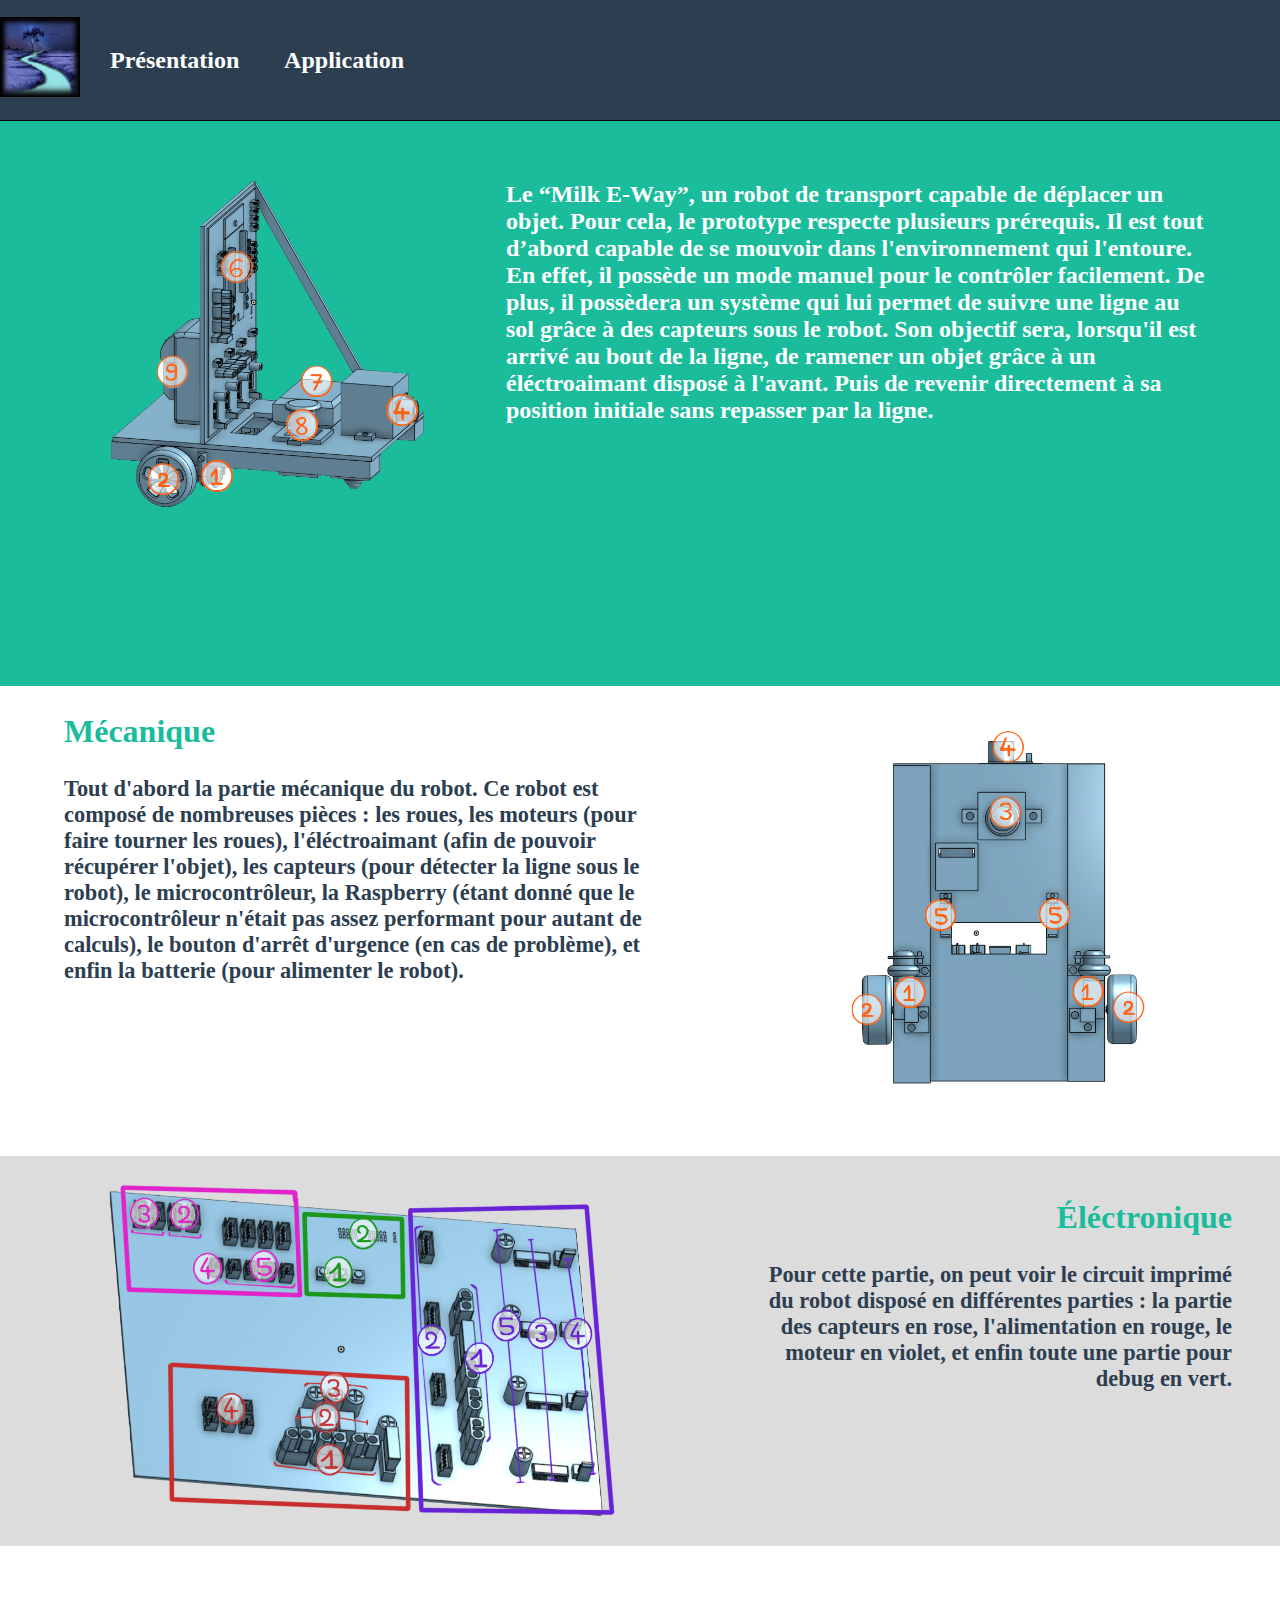
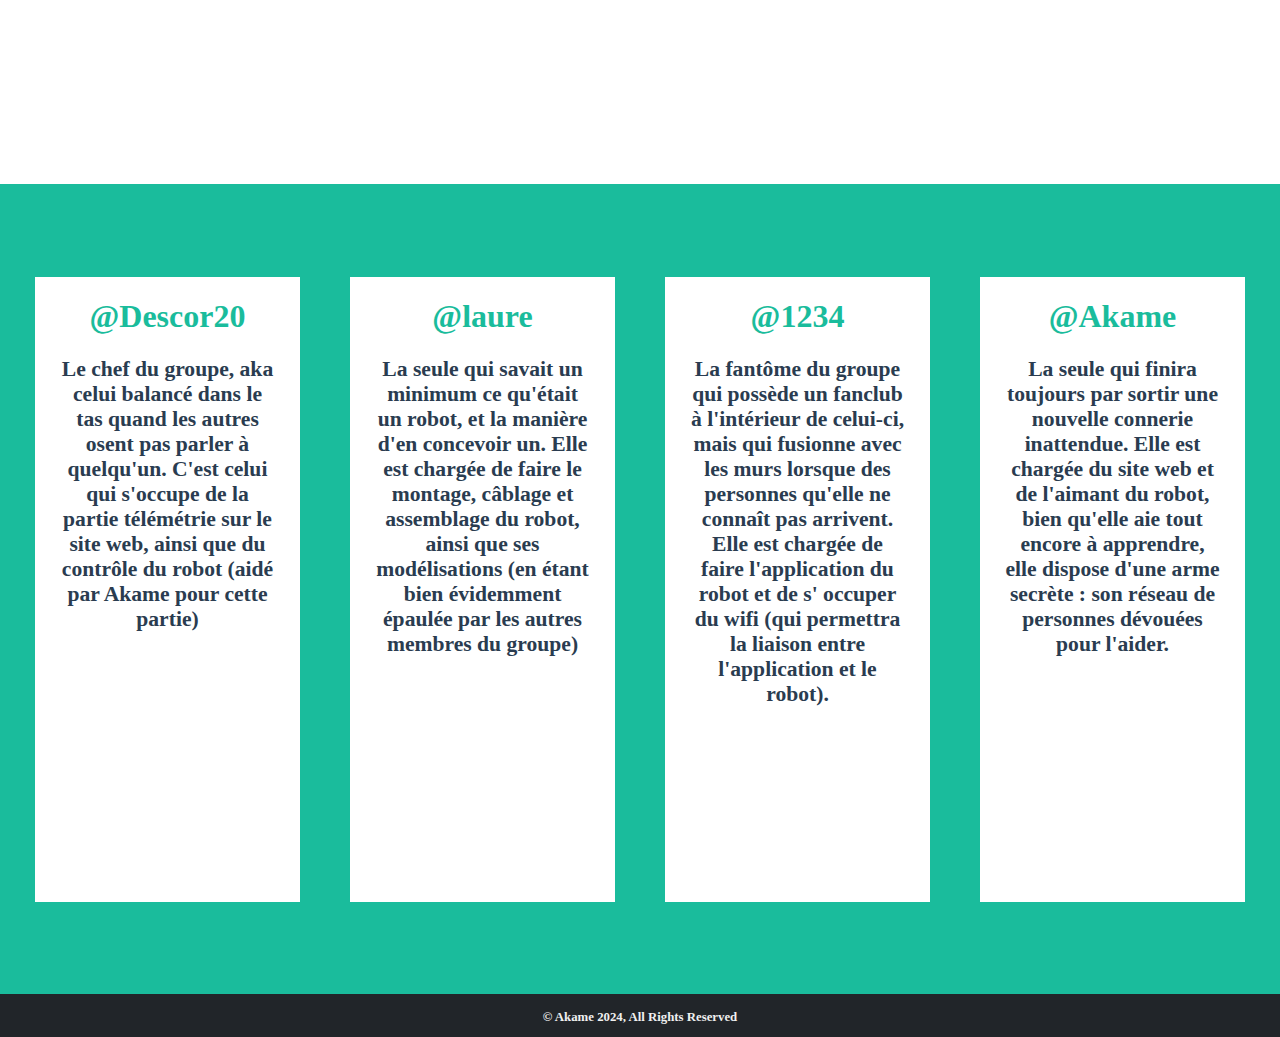
==== index.html @ 9b3b1d87 "try1" ====
<!doctype html>
<html lang="fr">
<head>
  <meta charset="utf-8">
  <title>Milk E-Way</title>
  <link rel="stylesheet" href="website/style.css">
  <script src="website.rs"></script>
  <link rel="icon" type="image/png" href="website/images/logo.png">
</head>
<body>
  <header>
  	<nav>
		<div class="logo">
                    <img src="website/images/logo.png" alt="logo">
            	</div>
		<ul class="nav-links">
                	<li><a href="index.html">Présentation</a></li>
               	 	<li><a href="website/application.html">Application</a></li>
           	</ul>
	</nav>

  </header>
  <main>
  	<section class="preamb">
		<h1>Préambule</h1>
		<div class="content">
			<p class="text">Le “Milk E-Way”, un robot de transport capable de déplacer un objet. Pour cela, le prototype respecte plusieurs 				prérequis. Il est tout d’abord capable de se mouvoir dans l'environnement qui l'entoure. En effet, il possède un mode 
				manuel pour le contrôler facilement. De plus, il possèdera un système qui lui permet de suivre une ligne au sol grâce à 				des capteurs sous le robot. Son objectif sera, lorsqu'il est arrivé au bout de la ligne, de ramener un objet grâce à un 				éléctroaimant disposé à l'avant. Puis de revenir directement à sa position initiale sans repasser par la ligne.
			</p>
			<div class="robot">
				<img src="website/images/robot.png" alt="robot">
			</div>
		</div>
	</section>
	<section class="resum">
		<div class="contmeca">
			<div class="txt">
				<h2>Mécanique</h2>
				<p class="meca">Tout d'abord la partie mécanique du robot. Ce robot est composé de nombreuses pièces : les roues, les moteurs (pour faire tourner les roues), l'éléctroaimant (afin de pouvoir récupérer l'objet), les capteurs (pour détecter la ligne sous le robot), le microcontrôleur, la Raspberry (étant donné que le microcontrôleur n'était pas assez performant pour autant de calculs), le bouton d'arrêt d'urgence (en cas de problème), et enfin la batterie (pour alimenter le robot).
				</p>
			</div>
			<div class="backrobot">
				<img src="website/images/backrobot.png" alt="backrobot">
			</div>
		</div>
		<div class="contelec">
			<div class="circelec">
				<img src="website/images/imprimcarte.png" alt="circelec">
			</div>
			<div class="txt">
				<h2 class="h2elec">Éléctronique</h2>
				<p class="elec">Pour cette partie, on peut voir le circuit imprimé du robot disposé en différentes parties : la partie des capteurs en rose, l'alimentation en rouge, le moteur en violet, et enfin toute une partie pour debug en vert.
				</p>
			</div>
		</div>
	</section>
	<section class="equip">
			<section class="col">
				<div class="descor20">
					<h1>@Descor20</h1>
					<p>Le chef du groupe, aka celui balancé dans le tas quand les autres osent pas parler à quelqu'un. C'est celui 
					qui s'occupe de la partie télémétrie sur le site web, ainsi que du contrôle du robot (aidé par Akame pour cette 						partie)</p>
				</div>
				<div class="laure">
					<h1>@laure</h1>
					<p>La seule qui savait un minimum ce qu'était un robot, et la manière d'en concevoir un. Elle est chargée de 							faire le montage, câblage et assemblage du robot, ainsi que ses modélisations (en étant bien évidemment 						épaulée par les autres membres du groupe)</p>
				</div>
				<div class="i123456789">
					<h1>@1234</h1>
					<p> La fantôme du groupe qui possède un fanclub à l'intérieur de celui-ci, mais qui fusionne avec les murs 						lorsque des personnes qu'elle ne connaît pas arrivent. Elle est chargée de faire l'application du robot et de s'					occuper du wifi (qui permettra la liaison entre l'application et le robot).</p>
				</div> 
				<div class="akame">
					<h1>@Akame</h1>
					<p> La seule qui finira toujours par sortir une nouvelle connerie inattendue. Elle est chargée du site web et de 						l'aimant du robot, bien qu'elle aie tout encore à apprendre, elle dispose d'une arme secrète : son 
						réseau de personnes dévouées pour l'aider.</p>
				</div>
			</section>
	</section>
  </main>
  <footer>
  	<p>© Akame 2024, All Rights Reserved</p>
  </footer>
</body>
</html>
---- website/style.css ----
body
{
	font-family: "Segoe UI";
	padding: 0px;
	margin: 0px;
	overflow-x: hidden;
	font-size: 1.5rem;
	font-weight: bold;
}

header 
{
	transition: all 0.5s;
    	top: 0;
    	left: 0;
    	width: 100vw;
    	z-index: 997;
	position: fixed;
    	height: 10vh;
	padding: 15px 0;
    	background-color: rgb(44, 62, 80);
	border-bottom: 1px solid;
}

nav
{
	margin: 0 0%;
    	display: flex;
   	justify-content: space-around;
   	align-items: center;
    	height: 100%;
	padding-top: 0rem;
}

.nav-links 
{
   	width: 50%;
    	display: flex;
	gap: 7%;
    	list-style: none;
	left: 110px;
	margin: 0;
 	padding: 0;
	position: absolute;
}

.nav-links li a 
{
	position: relative;
	text-decoration: none;
	color: rgb(255,255,255);
}

.logo img 
{
    max-height: 80px;
}

.logo
{
	position: absolute;
  	left: 0px;
}

.preamb
{
    	background-color: #1abc9c;
	height: 70vh;
	width: 100%;
	align-items: center;
	padding: 2.5rem 0.2rem 1rem 0.2rem;
}

.content
{		
	display: flex;
   	justify-content: space-between;
	vertical-align: middle;
}

.robot
{
	width: 40%;
	vertical-align: center;
  	left: 7rem;
	display: flex;
	align-items: center;
	justify-content: center;

}

.robot img
{
	height: 25rem;
}


.content .text
{
	align-items: center;
	width: 55%;
	right: 70px;
	position: absolute;
	color: rgb(255, 255, 255);
	vertical-align: middle;
	padding-top: 10px;
}

.preamb h1
{
	padding-top: 20px;
	margin-top: 0px;
	color: rgb(255, 255, 255);
}

.resum 
{
	background-color: rgb(255, 255, 255);
	height: 122vh;
	color: rgb(44,62,80);
	align-items: center;
}

.resum h2
{
	color: #1abc9c;
	font-size: 2rem;
}

.resum p
{
	color: rgb(44, 62, 80);
	font-size: 1.4rem;
}

.h2elec
{
	text-align: right;
}

.contmeca .txt
{
	padding: 0rem 0rem 0rem 2rem;
}

.contelec .txt
{
	padding: 0rem 2rem 0rem 2rem;
	text-align: right;
	width: 40%;
}

.contmeca
{
	display: flex;
	padding: 0rem 2rem 2rem 2rem;
	justify-content: space-between;
	vertical-align: middle;
}

.meca
{
	width: 80%;
	vertical-align: center;
}

.backrobot
{
	width: 30%;
	padding: 2rem 4rem 0rem 0rem;
}

.backrobot img
{
	height: 25rem;
}

.elec
{
	vertical-align: center;
}

.circelec
{
	width: 55%;
	padding: 0rem 0rem 0rem 4rem;
}

.circelec img
{
	height: 22rem;
}

.contelec
{
	display: flex;
	justify-content: space-between;
	vertical-align: middle;
	padding: 1rem;
	background-color: rgb(220,220,220);
}

.equip
{
	background-color: #1abc9c;
	height: 90vh;
	display: flex;
	align-items: center;
	justify-content: flex-start;
}

.col
{
	display: flex;
  	justify-content: space-between;
	padding: 10px;
	height: 75vh;
	flex-wrap: wrap;
	max-width: 100%;
	width: 100%;

}

.col > div
{
	width: calc(25% - 10px); 
  	margin: 25px;
	flex: 1;
}

.descor20
{
	border: 3px;
	border-radius: 1;
	background-color: rgb(255,255,255);
	text-align: center;
	color: rgb(42,60,80);
}

.descor20 p
{
	text-align: center;
	padding: 0px 25px;
	font-size: 1.35rem;
}

.descor20 h1
{
	font-size: 2rem;
	color: #1abc9c;
}


.laure
{
	border: 2px;
	border-radius: 1;
	background-color: rgb(255,255,255);
	text-align: center;
	color: rgb(42,60,80);

}

.laure h1
{
	font-size: 2rem;
	color: #1abc9c;
}

.laure p
{
	text-align: center;
	padding: 0px 25px;
	font-size: 1.35rem;
}

.i123456789
{
	border: 3px;
	border-radius: 1;
	background-color: rgb(255,255,255);
	text-align: center;
	color: rgb(42,60,80);
}

.i123456789 p
{
	text-align: center;
	padding: 0px 25px;
	font-size: 1.35rem;
}

.i123456789 h1
{
	font-size: 2rem;
	color: #1abc9c;
}


.akame
{
	border: 3px;
	border-radius: 1;
	background-color: rgb(255,255,255);
	text-align: center;
	color: rgb(42,60,80);
}

.akame p
{
	text-align: center;
	padding: 0px 25px;
	font-size: 1.35rem;
}

.akame h1
{
	font-size: 2rem;
	color: #1abc9c;
}

footer
{
	background-color: rgb(33, 37, 41);
	align-items: center;
	height: 3vh;
	width: 100%;
	padding: 1rem 0rem 0rem 0rem;;
	margin: 0px;
}

footer p
{
	color: rgb(240,240,240);
	text-align: center;
	font-size: 0.8rem;
	vertical-align: middle;
	margin: 0px 0px 10px 0px;
}
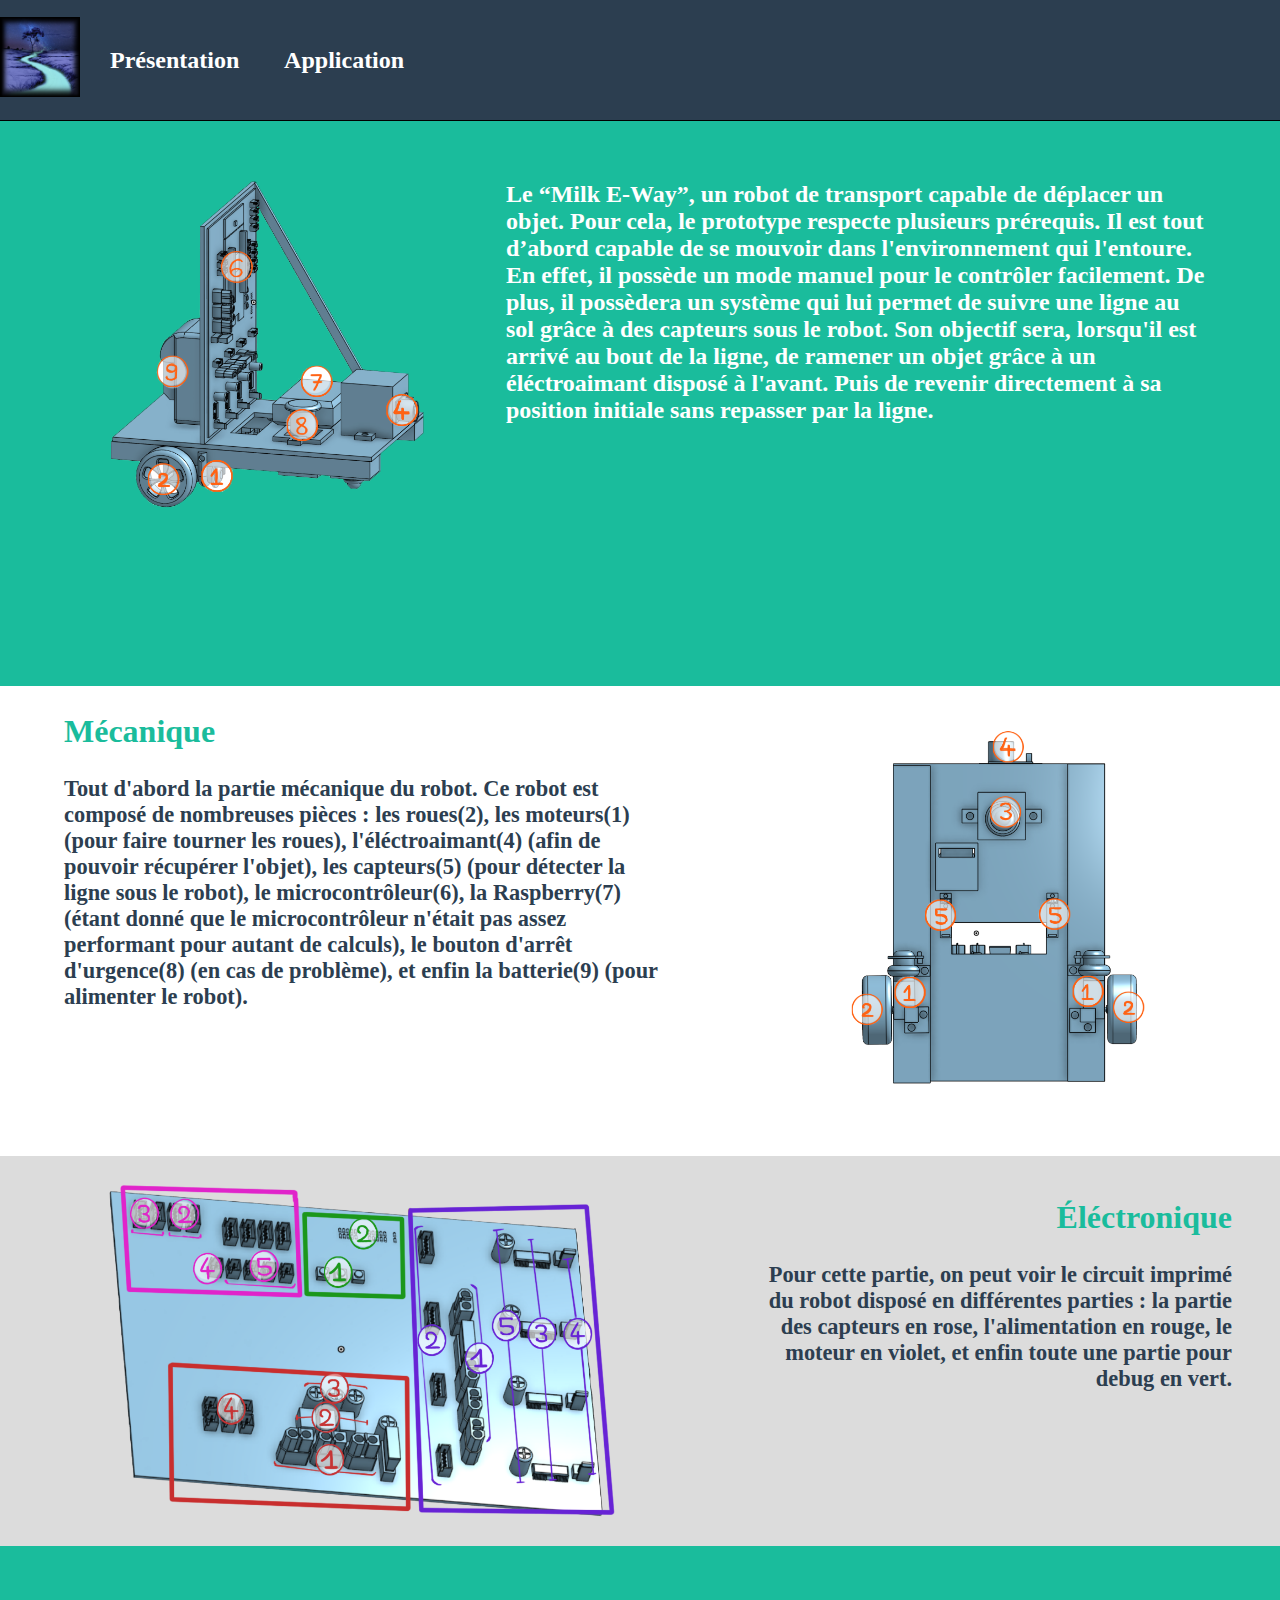
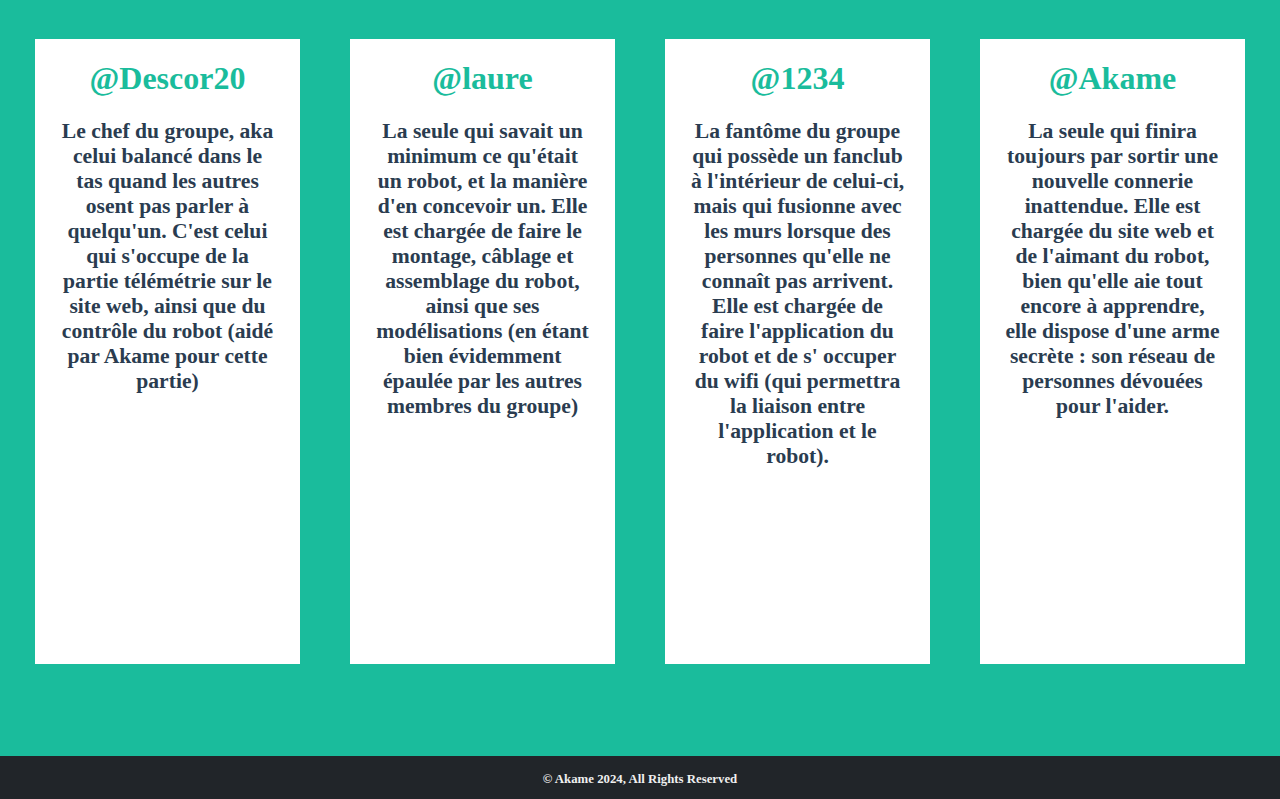
==== commit 48ede251: "MAJ 2 avant soutenance" ====
--- a/index.html
+++ b/index.html
@@ -36,7 +36,7 @@
 		<div class="contmeca">
 			<div class="txt">
 				<h2>Mécanique</h2>
-				<p class="meca">Tout d'abord la partie mécanique du robot. Ce robot est composé de nombreuses pièces : les roues, les moteurs (pour faire tourner les roues), l'éléctroaimant (afin de pouvoir récupérer l'objet), les capteurs (pour détecter la ligne sous le robot), le microcontrôleur, la Raspberry (étant donné que le microcontrôleur n'était pas assez performant pour autant de calculs), le bouton d'arrêt d'urgence (en cas de problème), et enfin la batterie (pour alimenter le robot).
+				<p class="meca">Tout d'abord la partie mécanique du robot. Ce robot est composé de nombreuses pièces : les roues(2), les moteurs(1) (pour faire tourner les roues), l'éléctroaimant(4) (afin de pouvoir récupérer l'objet), les capteurs(5) (pour détecter la ligne sous le robot), le microcontrôleur(6), la Raspberry(7) (étant donné que le microcontrôleur n'était pas assez performant pour autant de calculs), le bouton d'arrêt d'urgence(8) (en cas de problème), et enfin la batterie(9) (pour alimenter le robot).
 				</p>
 			</div>
 			<div class="backrobot">
--- a/website/style.css
+++ b/website/style.css
@@ -116,7 +116,7 @@
 .resum 
 {
 	background-color: rgb(255, 255, 255);
-	height: 122vh;
+	/*height: 122vh;*/
 	color: rgb(44,62,80);
 	align-items: center;
 }
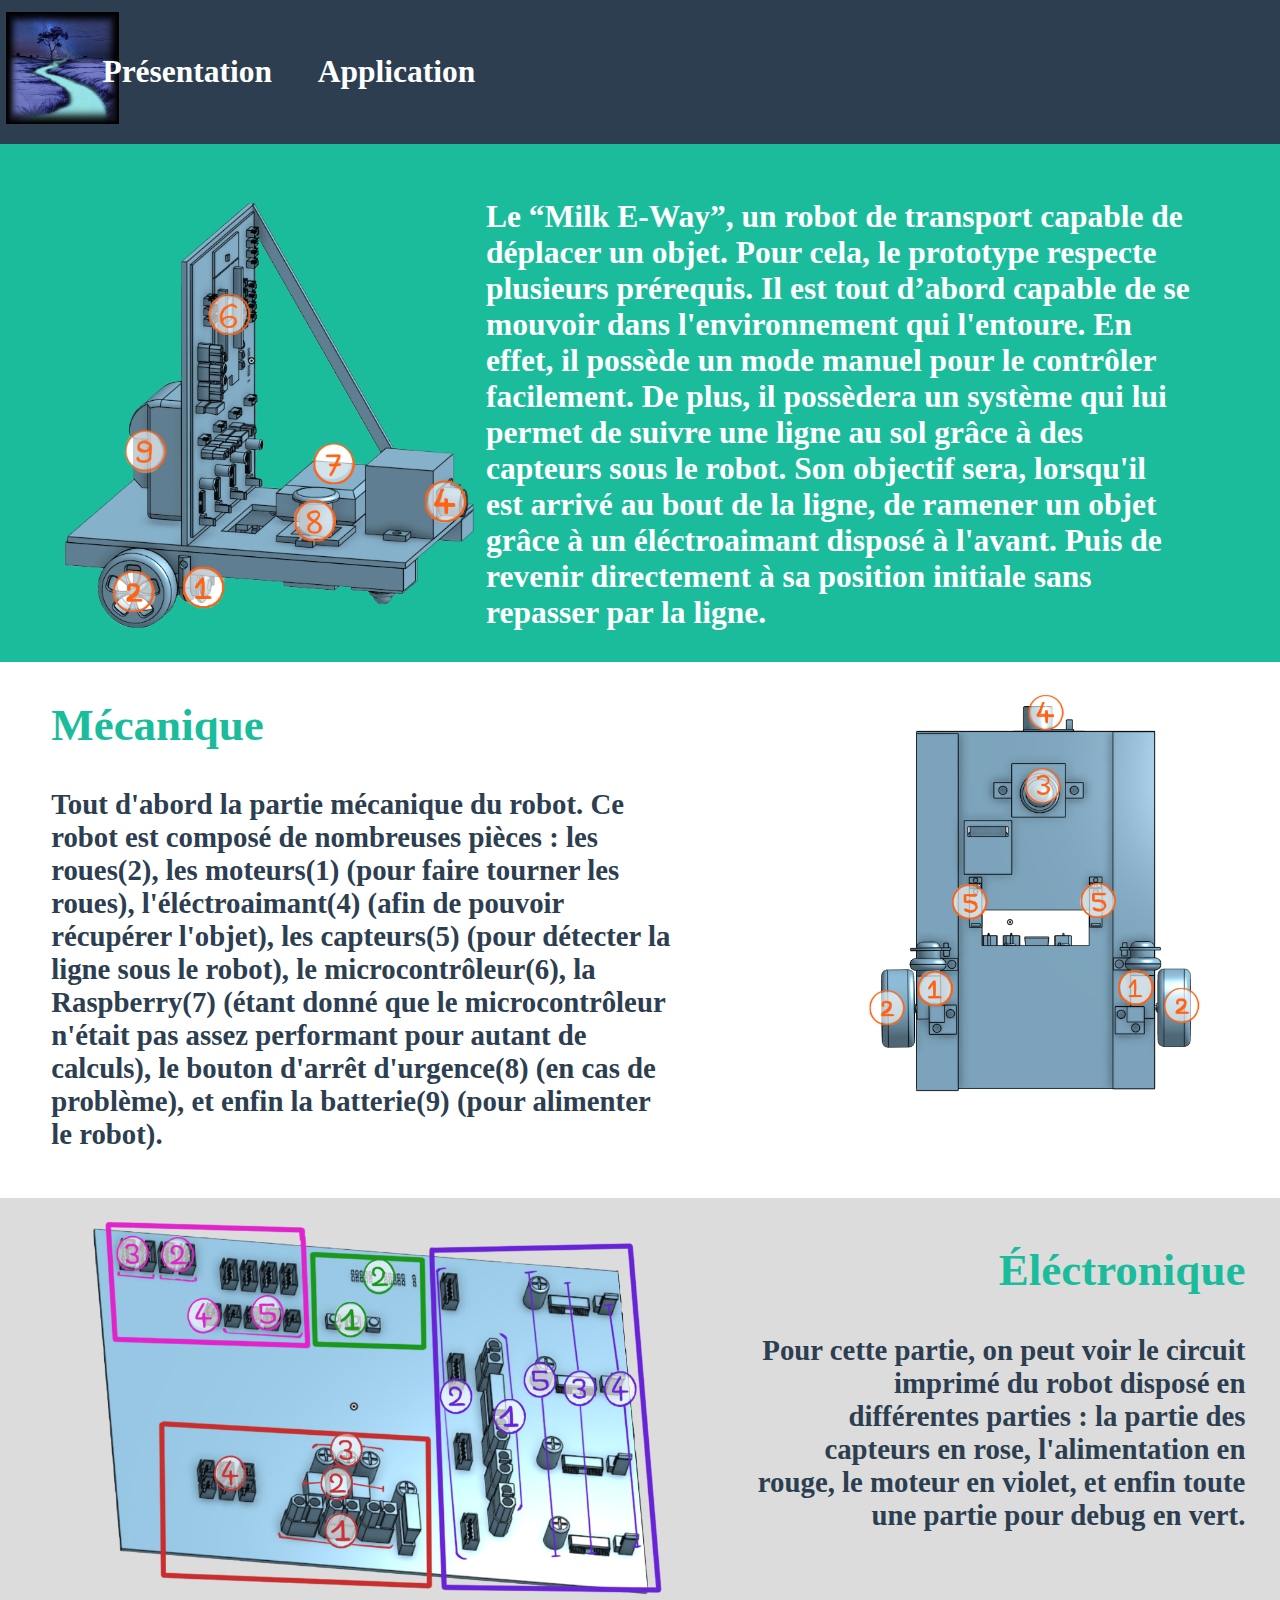
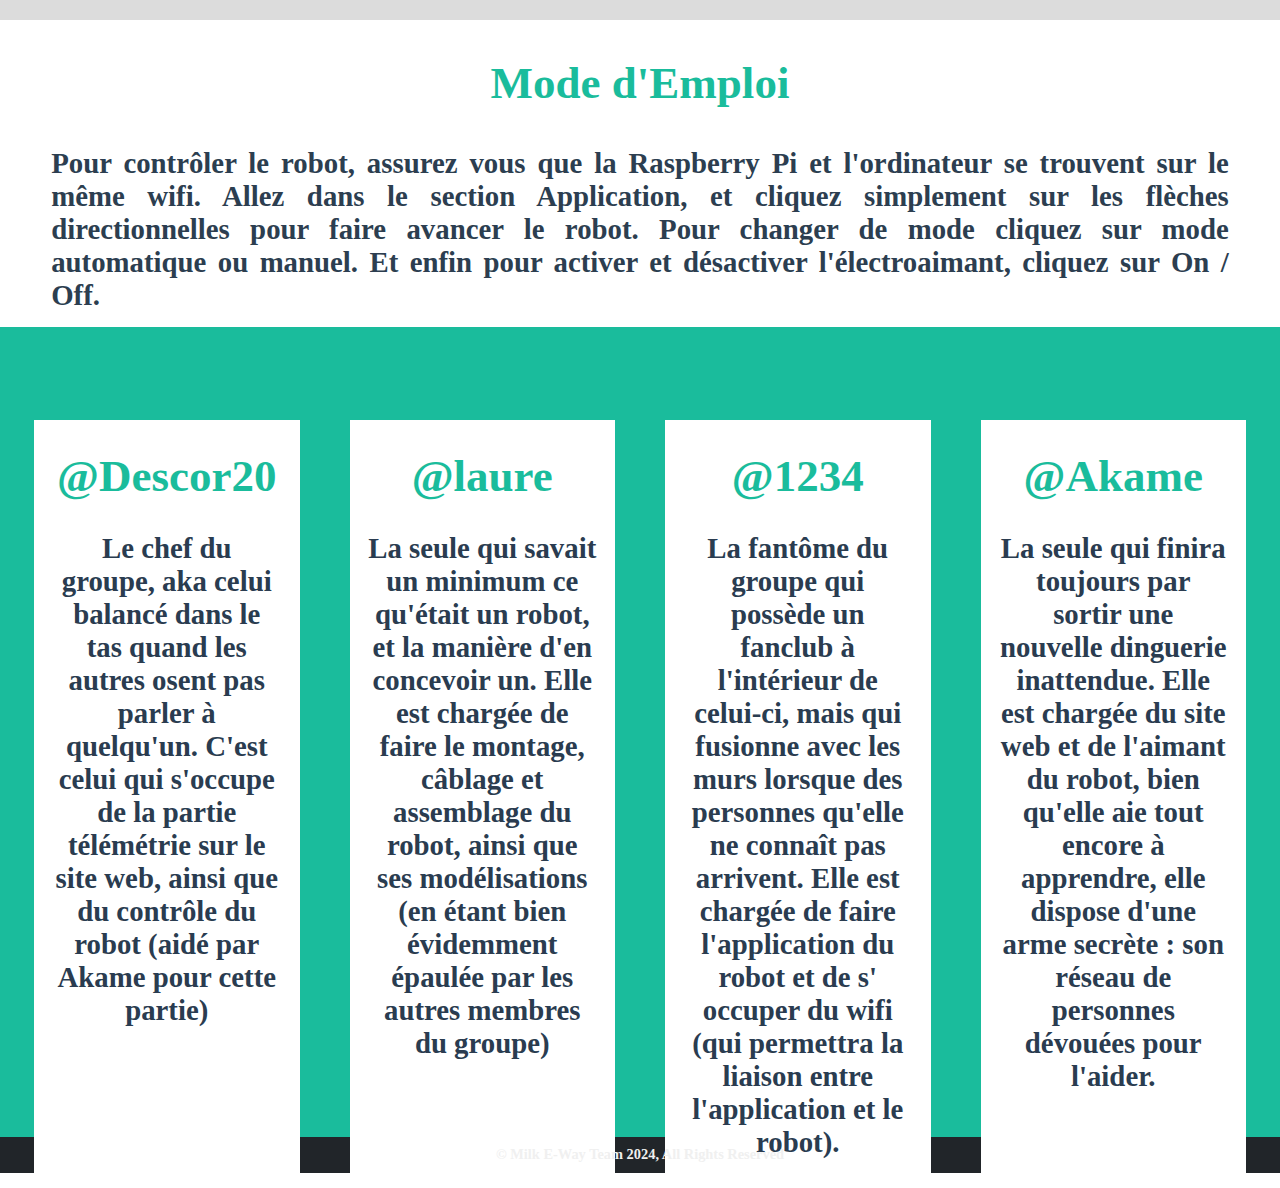
==== commit e52126ad: "testsout2" ====
--- a/index.html
+++ b/index.html
@@ -53,6 +53,10 @@
 				</p>
 			</div>
 		</div>
+		<div class="tuto">
+			<h2>Mode d'Emploi</h2>
+			<p>Pour contrôler le robot, assurez vous que la Raspberry Pi et l'ordinateur se trouvent sur le même wifi. Allez dans le section Application, et cliquez simplement sur les flèches directionnelles pour faire avancer le robot. Pour changer de mode cliquez sur mode automatique ou manuel. Et enfin pour activer et désactiver l'électroaimant, cliquez sur On / Off.</p>
+		</div>
 	</section>
 	<section class="equip">
 			<section class="col">
@@ -71,14 +75,14 @@
 				</div> 
 				<div class="akame">
 					<h1>@Akame</h1>
-					<p> La seule qui finira toujours par sortir une nouvelle connerie inattendue. Elle est chargée du site web et de 						l'aimant du robot, bien qu'elle aie tout encore à apprendre, elle dispose d'une arme secrète : son 
+					<p> La seule qui finira toujours par sortir une nouvelle dinguerie inattendue. Elle est chargée du site web et de 						l'aimant du robot, bien qu'elle aie tout encore à apprendre, elle dispose d'une arme secrète : son 
 						réseau de personnes dévouées pour l'aider.</p>
 				</div>
 			</section>
 	</section>
   </main>
   <footer>
-  	<p>© Akame 2024, All Rights Reserved</p>
+  	<p>© Milk E-Way Team 2024, All Rights Reserved</p>
   </footer>
 </body>
 </html>
--- a/website/style.css
+++ b/website/style.css
@@ -4,7 +4,7 @@
 	padding: 0px;
 	margin: 0px;
 	overflow-x: hidden;
-	font-size: 1.5rem;
+	font-size: 3.5vh;
 	font-weight: bold;
 }
 
@@ -17,9 +17,9 @@
     	z-index: 997;
 	position: fixed;
     	height: 10vh;
-	padding: 15px 0;
+	padding: 3vh 1vw;
     	background-color: rgb(44, 62, 80);
-	border-bottom: 1px solid;
+	border-bottom: 0px solid;
 }
 
 nav
@@ -38,7 +38,7 @@
     	display: flex;
 	gap: 7%;
     	list-style: none;
-	left: 110px;
+	left: 8vw;
 	margin: 0;
  	padding: 0;
 	position: absolute;
@@ -53,13 +53,13 @@
 
 .logo img 
 {
-    max-height: 80px;
+    	max-height: 12.5vh;
 }
 
 .logo
 {
 	position: absolute;
-  	left: 0px;
+  	left: 0.5vw;
 }
 
 .preamb
@@ -68,7 +68,7 @@
 	height: 70vh;
 	width: 100%;
 	align-items: center;
-	padding: 2.5rem 0.2rem 1rem 0.2rem;
+	padding: 2.5vh 0.2vw 1vh 0.2vw;
 }
 
 .content
@@ -82,7 +82,7 @@
 {
 	width: 40%;
 	vertical-align: center;
-  	left: 7rem;
+  	left: 7vw;
 	display: flex;
 	align-items: center;
 	justify-content: center;
@@ -91,7 +91,7 @@
 
 .robot img
 {
-	height: 25rem;
+	height: 58vh;
 }
 
 
@@ -99,7 +99,7 @@
 {
 	align-items: center;
 	width: 55%;
-	right: 70px;
+	right: 10vh;
 	position: absolute;
 	color: rgb(255, 255, 255);
 	vertical-align: middle;
@@ -116,7 +116,6 @@
 .resum 
 {
 	background-color: rgb(255, 255, 255);
-	/*height: 122vh;*/
 	color: rgb(44,62,80);
 	align-items: center;
 }
@@ -124,13 +123,13 @@
 .resum h2
 {
 	color: #1abc9c;
-	font-size: 2rem;
+	font-size: 5vh;
 }
 
 .resum p
 {
 	color: rgb(44, 62, 80);
-	font-size: 1.4rem;
+	font-size: 3.2vh;
 }
 
 .h2elec
@@ -140,20 +139,21 @@
 
 .contmeca .txt
 {
-	padding: 0rem 0rem 0rem 2rem;
+	padding: 0rem 0rem 0rem 2vw;
 }
 
 .contelec .txt
 {
-	padding: 0rem 2rem 0rem 2rem;
+	padding: 0rem 2vw 0rem 2vw;
 	text-align: right;
+	vertical-align: middle;
 	width: 40%;
 }
 
 .contmeca
 {
 	display: flex;
-	padding: 0rem 2rem 2rem 2rem;
+	padding: 0rem 2vw 2vh 2vw;
 	justify-content: space-between;
 	vertical-align: middle;
 }
@@ -167,12 +167,12 @@
 .backrobot
 {
 	width: 30%;
-	padding: 2rem 4rem 0rem 0rem;
+	padding: 2vh 4vw 0rem 0rem;
 }
 
 .backrobot img
 {
-	height: 25rem;
+	height: 50vh;
 }
 
 .elec
@@ -183,12 +183,12 @@
 .circelec
 {
 	width: 55%;
-	padding: 0rem 0rem 0rem 4rem;
+	padding: 0rem 0rem 0rem 4vw;
 }
 
 .circelec img
 {
-	height: 22rem;
+	height: 44vh;
 }
 
 .contelec
@@ -196,8 +196,25 @@
 	display: flex;
 	justify-content: space-between;
 	vertical-align: middle;
-	padding: 1rem;
+	padding: 1vh;
 	background-color: rgb(220,220,220);
+}
+
+.tuto
+{
+	height: 30vh;
+	padding: 0 4vw;
+	text-justify: auto;
+}
+
+.tuto p 
+{
+	text-align: justify;
+}
+
+.tuto h2
+{
+	text-align: center;
 }
 
 .equip
@@ -213,7 +230,7 @@
 {
 	display: flex;
   	justify-content: space-between;
-	padding: 10px;
+	padding: 1vh;
 	height: 75vh;
 	flex-wrap: wrap;
 	max-width: 100%;
@@ -228,7 +245,10 @@
 	flex: 1;
 }
 
-.descor20
+.descor20,
+.laure,
+.akame,
+.i123456789
 {
 	border: 3px;
 	border-radius: 1;
@@ -237,87 +257,25 @@
 	color: rgb(42,60,80);
 }
 
-.descor20 p
-{
-	text-align: center;
-	padding: 0px 25px;
-	font-size: 1.35rem;
-}
-
-.descor20 h1
-{
-	font-size: 2rem;
+.descor20 p,
+.laure p,
+.akame p,
+.i123456789 p
+{
+	text-align: center;
+	padding: 0px 2vh;
+	font-size: 3.2vh;
+}
+
+.descor20 h1,
+.laure h1,
+.akame h1,
+.i123456789 h1
+{
+	font-size: 5vh;
 	color: #1abc9c;
 }
 
-
-.laure
-{
-	border: 2px;
-	border-radius: 1;
-	background-color: rgb(255,255,255);
-	text-align: center;
-	color: rgb(42,60,80);
-
-}
-
-.laure h1
-{
-	font-size: 2rem;
-	color: #1abc9c;
-}
-
-.laure p
-{
-	text-align: center;
-	padding: 0px 25px;
-	font-size: 1.35rem;
-}
-
-.i123456789
-{
-	border: 3px;
-	border-radius: 1;
-	background-color: rgb(255,255,255);
-	text-align: center;
-	color: rgb(42,60,80);
-}
-
-.i123456789 p
-{
-	text-align: center;
-	padding: 0px 25px;
-	font-size: 1.35rem;
-}
-
-.i123456789 h1
-{
-	font-size: 2rem;
-	color: #1abc9c;
-}
-
-
-.akame
-{
-	border: 3px;
-	border-radius: 1;
-	background-color: rgb(255,255,255);
-	text-align: center;
-	color: rgb(42,60,80);
-}
-
-.akame p
-{
-	text-align: center;
-	padding: 0px 25px;
-	font-size: 1.35rem;
-}
-
-.akame h1
-{
-	font-size: 2rem;
-	color: #1abc9c;
-}
 
 footer
 {
@@ -325,7 +283,7 @@
 	align-items: center;
 	height: 3vh;
 	width: 100%;
-	padding: 1rem 0rem 0rem 0rem;;
+	padding: 1vh 0rem 0rem 0rem;;
 	margin: 0px;
 }
 
@@ -333,7 +291,7 @@
 {
 	color: rgb(240,240,240);
 	text-align: center;
-	font-size: 0.8rem;
-	vertical-align: middle;
-	margin: 0px 0px 10px 0px;
-}
+	font-size: 1.6vh;
+	vertical-align: middle;
+	margin: 0px 0px 0.1vh 0px;
+}
